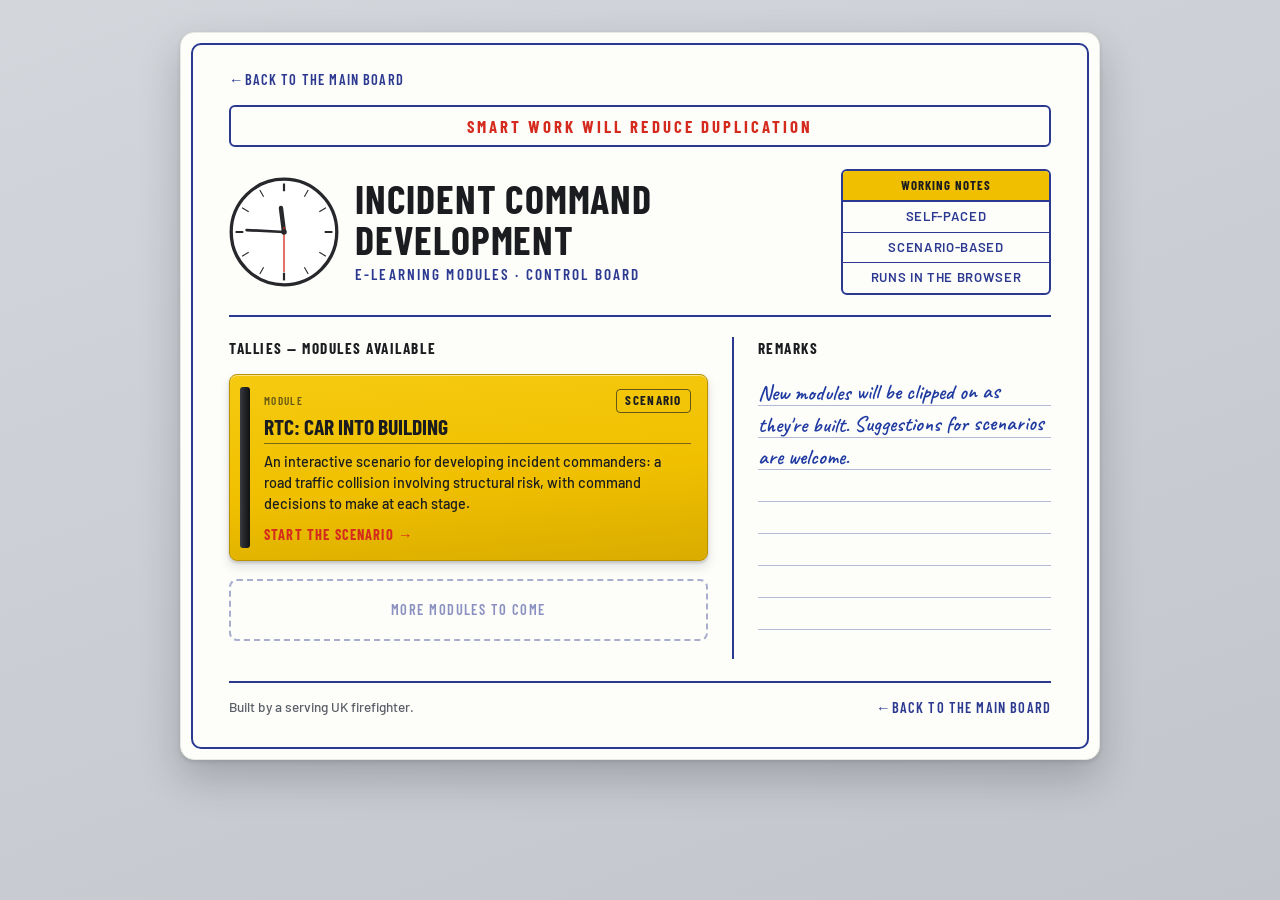
==== elearning.html @ fdbcd5dc "Add files via upload" ====
<!DOCTYPE html>
<html lang="en-GB">
<head>
<meta charset="UTF-8">
<meta name="viewport" content="width=device-width, initial-scale=1.0">
<title>Incident Command Development: E-Learning &mdash; Fire Service Projects</title>
<meta name="description" content="Interactive, scenario-based e-learning modules for UK fire and rescue services.">
<link rel="preconnect" href="https://fonts.googleapis.com">
<link rel="preconnect" href="https://fonts.gstatic.com" crossorigin>
<link href="https://fonts.googleapis.com/css2?family=Barlow+Condensed:wght@500;600;700&family=Barlow:wght@400;500;600&family=Caveat:wght@500;600&display=swap" rel="stylesheet">
<link rel="stylesheet" href="board.css">
</head>
<body>

<div class="board">
  <div class="board-inner">

    <a class="back-link" href="index.html">Back to the main board</a>

    <div class="motto">Smart Work Will Reduce Duplication</div>

    <div class="board-head">
      <div class="clock-wrap">
        <!-- Live analogue clock -->
        <svg class="clock" viewBox="0 0 100 100" role="img" aria-label="Current time">
          <circle cx="50" cy="50" r="48" fill="#FFFFFF" stroke="#26282B" stroke-width="3"/>
          <g stroke="#26282B" stroke-width="2">
            <line x1="50" y1="6" x2="50" y2="13"/>
            <line x1="50" y1="87" x2="50" y2="94"/>
            <line x1="6" y1="50" x2="13" y2="50"/>
            <line x1="87" y1="50" x2="94" y2="50"/>
          </g>
          <g stroke="#26282B" stroke-width="1">
            <line x1="72" y1="11.9" x2="68.5" y2="17.9"/>
            <line x1="88.1" y1="28" x2="82.1" y2="31.5"/>
            <line x1="88.1" y1="72" x2="82.1" y2="68.5"/>
            <line x1="72" y1="88.1" x2="68.5" y2="82.1"/>
            <line x1="28" y1="88.1" x2="31.5" y2="82.1"/>
            <line x1="11.9" y1="72" x2="17.9" y2="68.5"/>
            <line x1="11.9" y1="28" x2="17.9" y2="31.5"/>
            <line x1="28" y1="11.9" x2="31.5" y2="17.9"/>
          </g>
          <line id="hourHand"   x1="50" y1="50" x2="50" y2="28" stroke="#26282B" stroke-width="4" stroke-linecap="round"/>
          <line id="minuteHand" x1="50" y1="50" x2="50" y2="16" stroke="#26282B" stroke-width="2.5" stroke-linecap="round"/>
          <line id="secondHand" x1="50" y1="54" x2="50" y2="14" stroke="#D42B1E" stroke-width="1.2" stroke-linecap="round"/>
          <circle cx="50" cy="50" r="2.5" fill="#26282B"/>
        </svg>
        <div class="board-title">
          <h1>Incident Command<br>Development</h1>
          <div class="stage">E-Learning Modules &middot; Control Board</div>
        </div>
      </div>

      <div class="info-table">
        <div class="it-head">Working Notes</div>
        <ul>
          <li>Self-paced</li>
          <li>Scenario-based</li>
          <li>Runs in the browser</li>
        </ul>
      </div>
    </div>

    <div class="board-body">
      <div class="tallies">
        <div class="col-label">Tallies &mdash; Modules Available</div>

        <!-- ============ MODULE: RTC Car into Building ============ -->
        <a class="tally" href="ic-rtc-elearning.html">
          <div class="tally-row">
            <span class="field-label">Module</span>
            <span class="type">Scenario</span>
          </div>
          <h2>RTC: Car into Building</h2>
          <p class="desc">An interactive scenario for developing incident commanders: a road traffic collision involving structural risk, with command decisions to make at each stage.</p>
          <span class="open-cue">Start the scenario</span>
        </a>

        <!-- Empty slot on the board — remove once more modules exist -->
        <div class="tally-slot">More modules to come</div>

        <!-- ============ ADD A NEW MODULE ============
             Copy the <a class="tally"> block above, then change:
             - href       : the filename of the new module
             - .type      : IC Development / BA / etc.
             - <h2>       : the module name
             - .desc      : one or two sentences on the scenario
        ============================================== -->
      </div>

      <div class="remarks">
        <div class="col-label">Remarks</div>
        <div class="remarks-lines">
          <p class="remarks-note">New modules will be clipped on as they're built. Suggestions for scenarios are welcome.</p>
        </div>
      </div>
    </div>

    <div class="board-foot">
      <!-- EDIT: put your name / contact details here -->
      <span>Built by a serving UK firefighter.</span>
      <span><a class="back-link" href="index.html" style="margin:0">Back to the main board</a></span>
    </div>

  </div>
</div>

<script src="clock.js"></script>

</body>
</html>
---- board.css ----
/* ============================================================
   board.css — shared styling for all Entry Control Board pages
   Edit here once and every board page updates.
   ============================================================ */

:root {
  --backdrop: #C9CCD1;
  --board: #FDFDFA;
  --board-edge: #E8E8E2;
  --navy: #2B3990;
  --red: #D42B1E;
  --tally-yellow: #F0C000;
  --tally-yellow-dark: #D9AC00;
  --clip: #26282B;
  --ink: #1A1C1F;
  --muted: #5A5E66;
}

* { margin: 0; padding: 0; box-sizing: border-box; }

body {
  font-family: 'Barlow', system-ui, sans-serif;
  background: var(--backdrop);
  background-image: linear-gradient(160deg, #D3D6DB 0%, #C2C5CB 100%);
  color: var(--ink);
  line-height: 1.5;
  min-height: 100vh;
  padding: 32px 16px 48px;
}

/* ===================== THE BOARD ===================== */
.board {
  max-width: 920px;
  margin: 0 auto;
  background: var(--board);
  border: 1px solid var(--board-edge);
  border-radius: 14px;
  box-shadow:
    0 2px 4px rgba(20,22,26,0.12),
    0 18px 40px rgba(20,22,26,0.22);
  overflow: hidden;
}
.board-inner {
  border: 2px solid var(--navy);
  border-radius: 10px;
  margin: 10px;
  padding: 22px clamp(16px, 4vw, 36px) 28px;
}

/* Motto strip */
.motto {
  text-align: center;
  font-family: 'Barlow Condensed', sans-serif;
  font-weight: 700;
  text-transform: uppercase;
  letter-spacing: 0.18em;
  color: var(--red);
  font-size: clamp(0.85rem, 2.6vw, 1.05rem);
  border: 2px solid var(--navy);
  border-radius: 6px;
  padding: 7px 10px 6px;
  margin-bottom: 22px;
}

/* Head row: clock + info table */
.board-head {
  display: flex;
  justify-content: space-between;
  align-items: stretch;
  gap: 20px;
  margin-bottom: 20px;
  flex-wrap: wrap;
}
.clock-wrap {
  display: flex;
  align-items: center;
  gap: 16px;
}
.clock {
  width: 110px;
  height: 110px;
  flex: 0 0 auto;
}
.board-title h1 {
  font-family: 'Barlow Condensed', sans-serif;
  font-weight: 700;
  text-transform: uppercase;
  font-size: clamp(1.7rem, 5vw, 2.5rem);
  line-height: 1.02;
  letter-spacing: 0.02em;
}
.board-title .stage {
  font-family: 'Barlow Condensed', sans-serif;
  font-weight: 600;
  text-transform: uppercase;
  letter-spacing: 0.14em;
  color: var(--navy);
  font-size: 0.95rem;
  margin-top: 4px;
}

/* Info table, echoing the working-duration table */
.info-table {
  border: 2px solid var(--navy);
  border-radius: 6px;
  min-width: 210px;
  overflow: hidden;
  align-self: flex-start;
}
.info-table .it-head {
  background: var(--tally-yellow);
  font-family: 'Barlow Condensed', sans-serif;
  font-weight: 700;
  text-transform: uppercase;
  letter-spacing: 0.08em;
  font-size: 0.8rem;
  text-align: center;
  padding: 5px 12px;
  border-bottom: 2px solid var(--navy);
  color: var(--ink);
}
.info-table ul { list-style: none; }
.info-table li {
  font-size: 0.82rem;
  font-weight: 600;
  text-transform: uppercase;
  letter-spacing: 0.05em;
  color: var(--navy);
  padding: 5px 12px;
  text-align: center;
}
.info-table li + li { border-top: 1px solid var(--navy); }

/* ===================== BODY GRID ===================== */
.board-body {
  display: grid;
  grid-template-columns: minmax(0, 1.5fr) minmax(200px, 1fr);
  gap: 0 24px;
  border-top: 2px solid var(--navy);
  padding-top: 20px;
}
.col-label {
  font-family: 'Barlow Condensed', sans-serif;
  font-weight: 700;
  text-transform: uppercase;
  letter-spacing: 0.1em;
  font-size: 0.95rem;
  color: var(--ink);
  margin-bottom: 14px;
}

/* ===================== TALLIES ===================== */
.tally {
  display: block;
  text-decoration: none;
  color: var(--ink);
  position: relative;
  background: linear-gradient(175deg, #F5CA10 0%, var(--tally-yellow) 55%, var(--tally-yellow-dark) 100%);
  border: 1px solid #B89200;
  border-radius: 8px;
  padding: 14px 16px 14px 34px;
  margin-bottom: 18px;
  box-shadow:
    inset 0 1px 0 rgba(255,255,255,0.5),
    0 2px 3px rgba(20,22,26,0.18),
    0 6px 12px rgba(20,22,26,0.12);
  transition: transform 0.15s ease, box-shadow 0.15s ease;
}
/* the clip along the left edge */
.tally::before {
  content: "";
  position: absolute;
  left: 10px;
  top: 12px;
  bottom: 12px;
  width: 10px;
  background: linear-gradient(90deg, #3A3D42 0%, var(--clip) 40%, #101113 100%);
  border-radius: 3px;
}
.tally:hover, .tally:focus-visible {
  transform: translateY(-3px) rotate(-0.4deg);
  box-shadow:
    inset 0 1px 0 rgba(255,255,255,0.5),
    0 4px 6px rgba(20,22,26,0.2),
    0 14px 24px rgba(20,22,26,0.2);
}
.tally:focus-visible {
  outline: 3px solid var(--navy);
  outline-offset: 3px;
}
.tally-row {
  display: flex;
  justify-content: space-between;
  align-items: baseline;
  gap: 10px;
  flex-wrap: wrap;
}
.tally .field-label {
  font-family: 'Barlow Condensed', sans-serif;
  font-weight: 600;
  font-size: 0.7rem;
  letter-spacing: 0.12em;
  text-transform: uppercase;
  color: rgba(26,28,31,0.65);
}
.tally h2 {
  font-family: 'Barlow Condensed', sans-serif;
  font-weight: 700;
  text-transform: uppercase;
  font-size: 1.35rem;
  line-height: 1.08;
  border-bottom: 1.5px solid rgba(26,28,31,0.55);
  padding-bottom: 5px;
  margin: 2px 0 8px;
}
.tally .type {
  font-family: 'Barlow Condensed', sans-serif;
  font-weight: 700;
  text-transform: uppercase;
  letter-spacing: 0.1em;
  font-size: 0.82rem;
  border: 1.5px solid rgba(26,28,31,0.65);
  border-radius: 4px;
  padding: 1px 8px;
  white-space: nowrap;
}
.tally p.desc {
  font-size: 0.9rem;
  font-weight: 500;
  line-height: 1.45;
  margin-bottom: 8px;
}
.tally .open-cue {
  font-family: 'Barlow Condensed', sans-serif;
  font-weight: 700;
  text-transform: uppercase;
  letter-spacing: 0.08em;
  font-size: 0.9rem;
  color: var(--red);
}
.tally .open-cue::after { content: " \2192"; }

/* Empty tally slot — a space on the board awaiting a tally */
.tally-slot {
  border: 2px dashed rgba(43,57,144,0.4);
  border-radius: 8px;
  padding: 18px 16px;
  margin-bottom: 18px;
  text-align: center;
  font-family: 'Barlow Condensed', sans-serif;
  font-weight: 600;
  text-transform: uppercase;
  letter-spacing: 0.1em;
  font-size: 0.9rem;
  color: rgba(43,57,144,0.55);
}

/* ===================== REMARKS COLUMN ===================== */
.remarks {
  border-left: 2px solid var(--navy);
  padding-left: 24px;
  display: flex;
  flex-direction: column;
}
.remarks-lines {
  flex: 1;
  background-image: repeating-linear-gradient(
    to bottom,
    transparent 0px,
    transparent 31px,
    rgba(43,57,144,0.35) 31px,
    rgba(43,57,144,0.35) 32px
  );
  min-height: 220px;
  padding-top: 2px;
}
.remarks-note {
  font-family: 'Caveat', cursive;
  font-size: 1.35rem;
  font-weight: 600;
  color: #1F3AA0;
  line-height: 32px;
  transform: rotate(-0.5deg);
}

/* ===================== BACK LINK ===================== */
.back-link {
  display: inline-block;
  font-family: 'Barlow Condensed', sans-serif;
  font-weight: 600;
  text-transform: uppercase;
  letter-spacing: 0.08em;
  font-size: 0.9rem;
  color: var(--navy);
  text-decoration: none;
  margin-bottom: 14px;
}
.back-link::before { content: "\2190 "; }
.back-link:hover, .back-link:focus-visible { color: var(--red); }
.back-link:focus-visible { outline: 2px solid var(--navy); outline-offset: 2px; }

/* ===================== FOOTER STRIP ===================== */
.board-foot {
  border-top: 2px solid var(--navy);
  margin-top: 22px;
  padding-top: 14px;
  display: flex;
  justify-content: space-between;
  gap: 12px;
  flex-wrap: wrap;
  font-size: 0.85rem;
  color: var(--muted);
  font-weight: 500;
}

/* ===================== RESPONSIVE ===================== */
@media (max-width: 700px) {
  .board-body { grid-template-columns: 1fr; }
  .remarks {
    border-left: none;
    border-top: 2px solid var(--navy);
    padding-left: 0;
    padding-top: 16px;
    margin-top: 6px;
  }
  .remarks-lines { min-height: 120px; }
  .board-head { flex-direction: column; }
  .info-table { align-self: stretch; }
}
@media (prefers-reduced-motion: reduce) {
  .tally { transition: none; }
  .tally:hover { transform: none; }
}
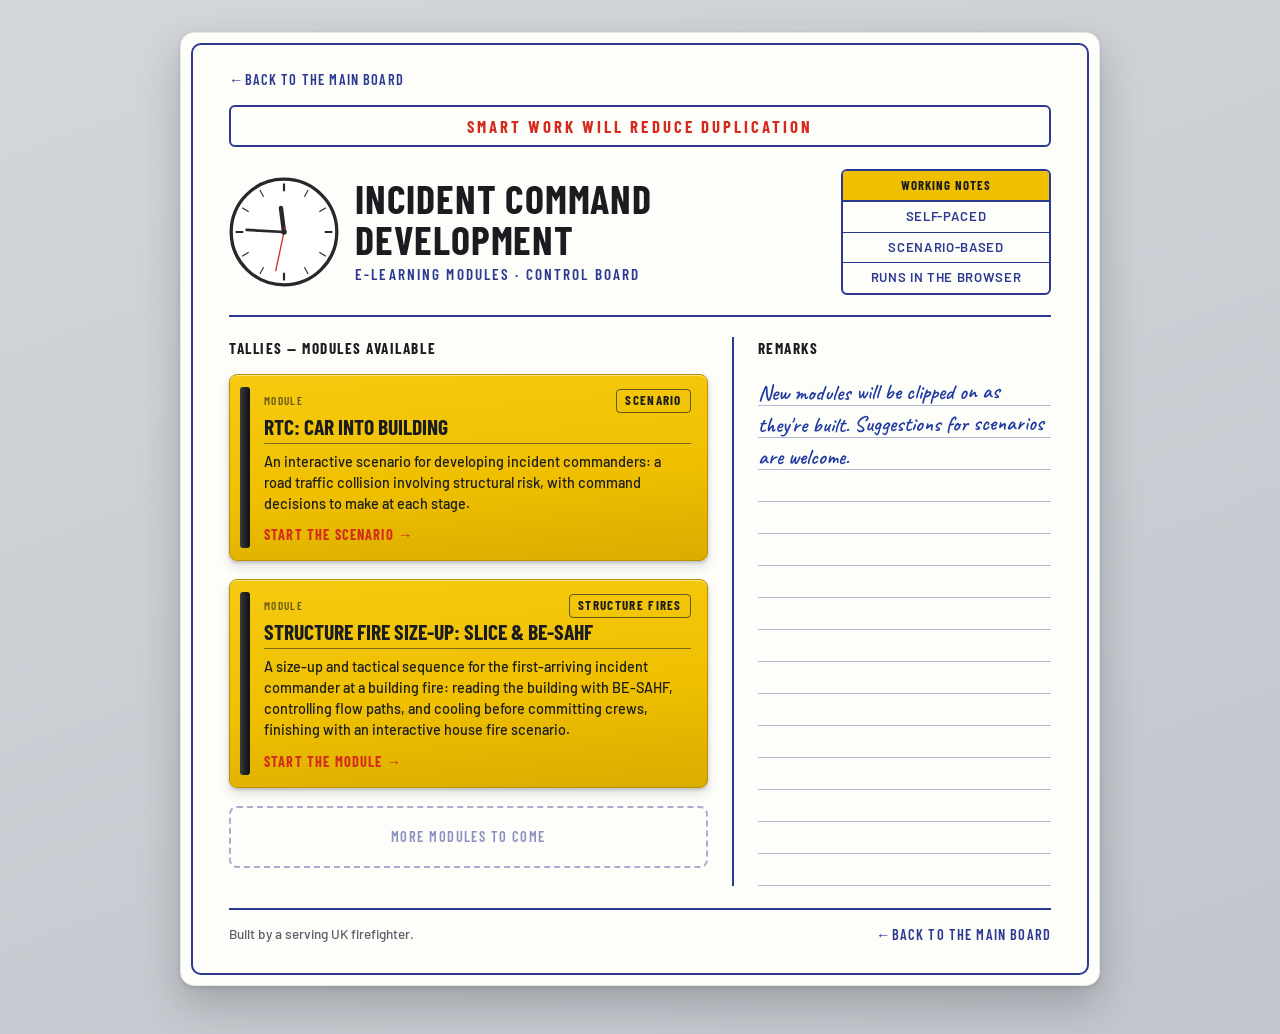
==== commit 061a5fd7: "Add files via upload" ====
--- a/elearning.html
+++ b/elearning.html
@@ -76,6 +76,18 @@
           <span class="open-cue">Start the scenario</span>
         </a>
 
+
+        <!-- ============ MODULE: Structure Fire Size-Up ============ -->
+        <a class="tally" href="ic-slice-elearning.html">
+          <div class="tally-row">
+            <span class="field-label">Module</span>
+            <span class="type">Structure Fires</span>
+          </div>
+          <h2>Structure Fire Size-Up: SLICE &amp; BE-SAHF</h2>
+          <p class="desc">A size-up and tactical sequence for the first-arriving incident commander at a building fire: reading the building with BE-SAHF, controlling flow paths, and cooling before committing crews, finishing with an interactive house fire scenario.</p>
+          <span class="open-cue">Start the module</span>
+        </a>
+
         <!-- Empty slot on the board — remove once more modules exist -->
         <div class="tally-slot">More modules to come</div>
 
